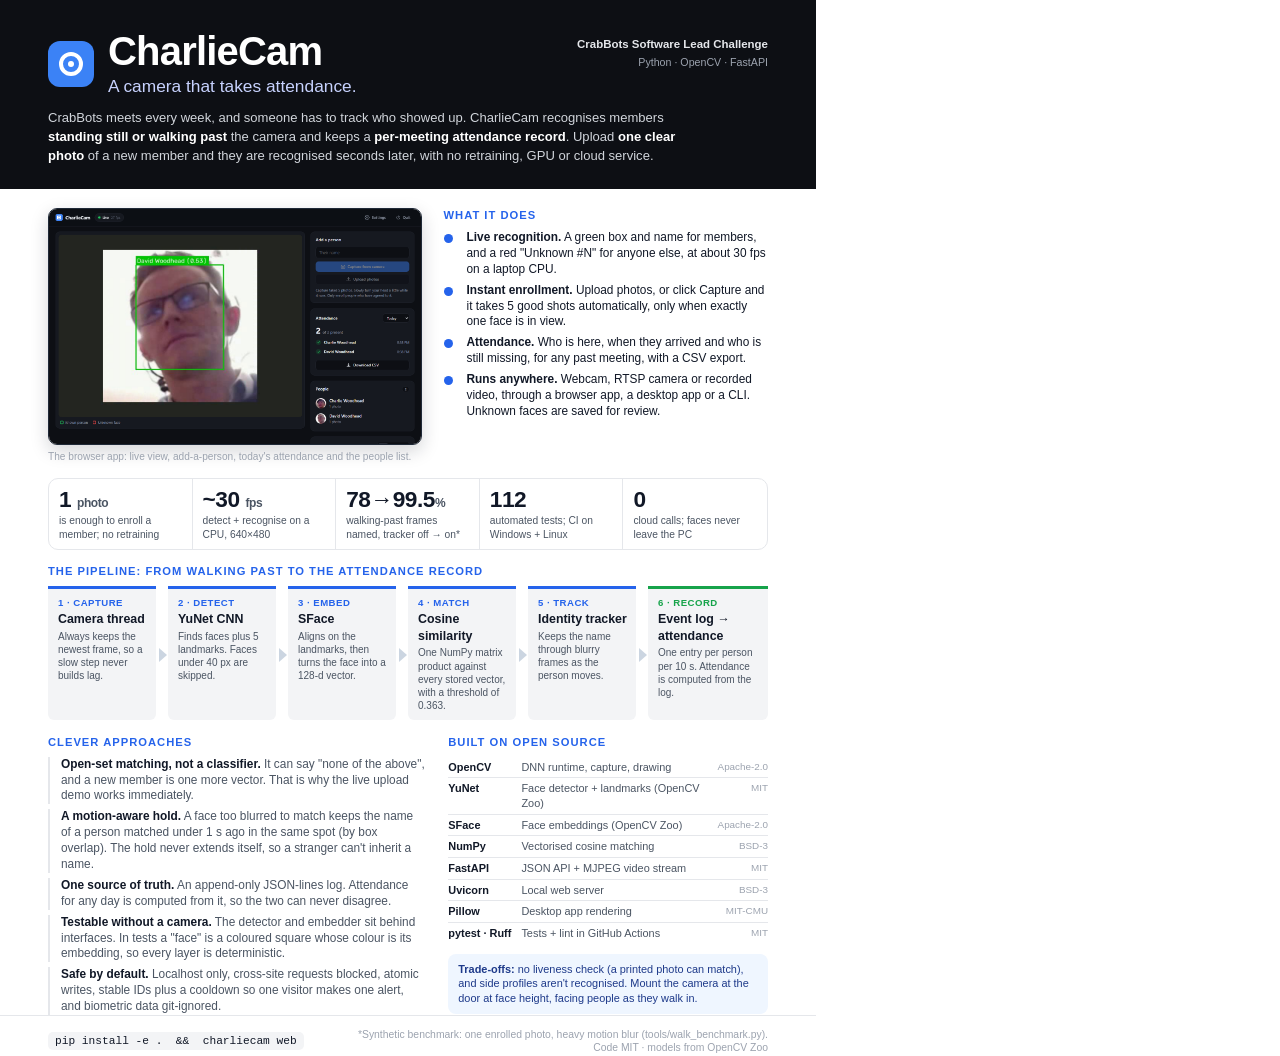
==== docs/flier.html @ 46e3a222 "Rename to CharlieCam; add web app, attendance, identity tracker, flier" ====
<!doctype html>
<html lang="en">
<head>
<meta charset="utf-8">
<title>CharlieCam flier</title>
<style>
  @page { size: Letter; margin: 0; }
  :root {
    --ink: #111827; --muted: #4b5563; --faint: #9ca3af; --line: #e5e7eb; --soft: #f3f4f6;
    --accent: #2563eb; --accent-soft: #eff6ff; --green: #16a34a; --red: #dc2626; --navy: #0d0f14;
  }
  * { box-sizing: border-box; margin: 0; padding: 0; }
  html, body { width: 8.5in; height: 11in; }
  body {
    font-family: "Segoe UI Variable Text", "Segoe UI", Arial, sans-serif; color: var(--ink);
    font-size: 8.9pt; line-height: 1.34; background: #fff;
    -webkit-print-color-adjust: exact; print-color-adjust: exact;
  }
  .page { width: 8.5in; height: 11in; display: flex; flex-direction: column; overflow: hidden; }

  /* header */
  header { background: var(--navy); color: #fff; padding: 0.32in 0.5in 0.24in; position: relative; }
  .brand { display: flex; align-items: center; gap: 14px; }
  .logo { width: 46px; height: 46px; border-radius: 12px; background: #3b82f6; display: grid; place-items: center; }
  .logo span { width: 24px; height: 24px; border-radius: 50%; border: 4.5px solid #fff; display: grid; place-items: center; }
  .logo span::after { content: ""; width: 6px; height: 6px; border-radius: 50%; background: #fff; }
  h1 { font-size: 30pt; line-height: 1; font-weight: 700; letter-spacing: -0.02em; }
  .tagline { font-size: 13pt; color: #c7d2fe; margin-top: 4px; font-weight: 500; }
  .lede { margin-top: 11px; color: #d1d5db; font-size: 9.8pt; max-width: 6.9in; line-height: 1.45; }
  .lede b { color: #fff; font-weight: 600; }
  .badge { position: absolute; top: 0.38in; right: 0.5in; font-size: 8pt; color: #9ca3af; text-align: right; line-height: 1.5; }
  .badge b { color: #e5e7eb; font-weight: 600; display: block; font-size: 8.6pt; }

  main { padding: 0.2in 0.5in 0; flex: 1; display: flex; flex-direction: column; gap: 0.15in; }
  h2 { font-size: 8.4pt; text-transform: uppercase; letter-spacing: 0.09em; color: var(--accent); font-weight: 700; margin-bottom: 7px; }

  /* hero row */
  .hero { display: grid; grid-template-columns: 3.9in 1fr; gap: 0.22in; align-items: start; }
  .shot { border-radius: 9px; overflow: hidden; border: 1px solid #1f2937; box-shadow: 0 6px 18px rgba(17,24,39,.18); }
  .shot img { display: block; width: 100%; }
  .caption { font-size: 7.6pt; color: var(--faint); margin-top: 5px; }
  ul.does { list-style: none; display: flex; flex-direction: column; gap: 5px; }
  ul.does li { display: grid; grid-template-columns: 16px 1fr; gap: 7px; }
  ul.does li::before { content: ""; width: 9px; height: 9px; border-radius: 50%; background: var(--accent); margin-top: 4px; }
  ul.does b { font-weight: 600; }

  /* stats */
  .stats { display: grid; grid-template-columns: repeat(5, 1fr); border: 1px solid var(--line); border-radius: 10px; overflow: hidden; }
  .stat { padding: 9px 10px 8px; border-right: 1px solid var(--line); }
  .stat:last-child { border-right: 0; }
  .num { font-size: 17pt; font-weight: 700; letter-spacing: -0.02em; line-height: 1.05; color: var(--ink); }
  .num small { font-size: 9pt; font-weight: 600; color: var(--muted); }
  .lbl { font-size: 7.7pt; color: var(--muted); line-height: 1.3; margin-top: 2px; }

  /* pipeline */
  .pipe { display: grid; grid-template-columns: repeat(6, 1fr); gap: 0; }
  .step { position: relative; padding: 8px 9px 8px 10px; background: var(--soft); border-top: 3px solid var(--accent); margin-right: 12px; border-radius: 0 0 6px 6px; }
  .step:last-child { margin-right: 0; border-top-color: var(--green); }
  .step:not(:last-child)::after {
    content: ""; position: absolute; right: -11px; top: 50%; transform: translateY(-50%);
    border-left: 8px solid #cbd5e1; border-top: 7px solid transparent; border-bottom: 7px solid transparent;
  }
  .step .n { font-size: 7.2pt; font-weight: 700; color: var(--accent); letter-spacing: .05em; }
  .step:last-child .n { color: var(--green); }
  .step .t { font-weight: 650; font-size: 9.3pt; margin: 1px 0 2px; }
  .step .d { font-size: 7.5pt; color: var(--muted); line-height: 1.32; }

  /* two columns */
  .cols { display: grid; grid-template-columns: 1.18fr 1fr; gap: 0.24in; }
  .clever { list-style: none; display: flex; flex-direction: column; gap: 5px; }
  .clever li { padding-left: 11px; border-left: 2px solid var(--line); }
  .clever b { font-weight: 650; }
  .clever span { color: var(--muted); }
  table { width: 100%; border-collapse: collapse; font-size: 8.2pt; }
  td { padding: 3px 0; border-bottom: 1px solid var(--line); vertical-align: top; }
  tr:last-child td { border-bottom: 0; }
  td.lib { font-weight: 650; white-space: nowrap; padding-right: 10px; width: 1%; }
  td.lic { color: var(--faint); font-size: 7.4pt; white-space: nowrap; text-align: right; padding-left: 8px; }
  td.use { color: var(--muted); }
  .note { margin-top: 10px; padding: 8px 10px; background: var(--accent-soft); border-radius: 8px; font-size: 8.2pt; color: #1e3a8a; }
  .note b { font-weight: 650; }

  footer { margin-top: auto; padding: 0.12in 0.5in 0.26in; display: flex; justify-content: space-between; align-items: center; gap: 16px; border-top: 1px solid var(--line); }
  code { font-family: "Cascadia Mono", Consolas, monospace; font-size: 8.4pt; background: var(--soft); padding: 3px 7px; border-radius: 5px; color: var(--ink); }
  .foot-right { font-size: 7.8pt; color: var(--faint); text-align: right; }
</style>
</head>
<body>
<div class="page">
  <header>
    <div class="brand">
      <div class="logo"><span></span></div>
      <div>
        <h1>CharlieCam</h1>
        <div class="tagline">A camera that takes attendance.</div>
      </div>
    </div>
    <p class="lede">
      CrabBots meets every week, and someone has to track who showed up. CharlieCam recognises members
      <b>standing still or walking past</b> the camera and keeps a <b>per-meeting attendance record</b>.
      Upload <b>one clear photo</b> of a new member and they are recognised seconds later, with no
      retraining, GPU or cloud service.
    </p>
    <div class="badge"><b>CrabBots Software Lead Challenge</b>Python · OpenCV · FastAPI</div>
  </header>

  <main>
    <section class="hero">
      <div>
        <div class="shot"><img src="screenshot.png" alt="CharlieCam web app"></div>
        <div class="caption">The browser app: live view, add-a-person, today's attendance and the people list.</div>
      </div>
      <div>
        <h2>What it does</h2>
        <ul class="does">
          <li><div><b>Live recognition.</b> A green box and name for members, and a red "Unknown #N" for anyone else, at about 30 fps on a laptop CPU.</div></li>
          <li><div><b>Instant enrollment.</b> Upload photos, or click Capture and it takes 5 good shots automatically, only when exactly one face is in view.</div></li>
          <li><div><b>Attendance.</b> Who is here, when they arrived and who is still missing, for any past meeting, with a CSV export.</div></li>
                    <li><div><b>Runs anywhere.</b> Webcam, RTSP camera or recorded video, through a browser app, a desktop app or a CLI. Unknown faces are saved for review.</div></li>
        </ul>
      </div>
    </section>

    <section class="stats">
      <div class="stat"><div class="num">1 <small>photo</small></div><div class="lbl">is enough to enroll a member; no retraining</div></div>
      <div class="stat"><div class="num">~30 <small>fps</small></div><div class="lbl">detect + recognise on a CPU, 640×480</div></div>
      <div class="stat"><div class="num">78→99.5<small>%</small></div><div class="lbl">walking-past frames named, tracker off → on*</div></div>
      <div class="stat"><div class="num">112</div><div class="lbl">automated tests; CI on Windows + Linux</div></div>
      <div class="stat"><div class="num">0</div><div class="lbl">cloud calls; faces never leave the PC</div></div>
    </section>

    <section>
      <h2>The pipeline: from walking past to the attendance record</h2>
      <div class="pipe">
        <div class="step"><div class="n">1 · CAPTURE</div><div class="t">Camera thread</div><div class="d">Always keeps the newest frame, so a slow step never builds lag.</div></div>
        <div class="step"><div class="n">2 · DETECT</div><div class="t">YuNet CNN</div><div class="d">Finds faces plus 5 landmarks. Faces under 40 px are skipped.</div></div>
        <div class="step"><div class="n">3 · EMBED</div><div class="t">SFace</div><div class="d">Aligns on the landmarks, then turns the face into a 128-d vector.</div></div>
        <div class="step"><div class="n">4 · MATCH</div><div class="t">Cosine similarity</div><div class="d">One NumPy matrix product against every stored vector, with a threshold of 0.363.</div></div>
        <div class="step"><div class="n">5 · TRACK</div><div class="t">Identity tracker</div><div class="d">Keeps the name through blurry frames as the person moves.</div></div>
        <div class="step"><div class="n">6 · RECORD</div><div class="t">Event log → attendance</div><div class="d">One entry per person per 10 s. Attendance is computed from the log.</div></div>
      </div>
    </section>

    <section class="cols">
      <div>
        <h2>Clever approaches</h2>
        <ul class="clever">
          <li><b>Open-set matching, not a classifier.</b> <span>It can say "none of the above", and a new member is one more vector. That is why the live upload demo works immediately.</span></li>
          <li><b>A motion-aware hold.</b> <span>A face too blurred to match keeps the name of a person matched under 1 s ago in the same spot (by box overlap). The hold never extends itself, so a stranger can't inherit a name.</span></li>
                    <li><b>One source of truth.</b> <span>An append-only JSON-lines log. Attendance for any day is computed from it, so the two can never disagree.</span></li>
          <li><b>Testable without a camera.</b> <span>The detector and embedder sit behind interfaces. In tests a "face" is a coloured square whose colour is its embedding, so every layer is deterministic.</span></li>
          <li><b>Safe by default.</b> <span>Localhost only, cross-site requests blocked, atomic writes, stable IDs plus a cooldown so one visitor makes one alert, and biometric data git-ignored.</span></li>
        </ul>
      </div>
      <div>
        <h2>Built on open source</h2>
        <table>
          <tr><td class="lib">OpenCV</td><td class="use">DNN runtime, capture, drawing</td><td class="lic">Apache-2.0</td></tr>
          <tr><td class="lib">YuNet</td><td class="use">Face detector + landmarks (OpenCV Zoo)</td><td class="lic">MIT</td></tr>
          <tr><td class="lib">SFace</td><td class="use">Face embeddings (OpenCV Zoo)</td><td class="lic">Apache-2.0</td></tr>
          <tr><td class="lib">NumPy</td><td class="use">Vectorised cosine matching</td><td class="lic">BSD-3</td></tr>
          <tr><td class="lib">FastAPI</td><td class="use">JSON API + MJPEG video stream</td><td class="lic">MIT</td></tr>
          <tr><td class="lib">Uvicorn</td><td class="use">Local web server</td><td class="lic">BSD-3</td></tr>
          <tr><td class="lib">Pillow</td><td class="use">Desktop app rendering</td><td class="lic">MIT-CMU</td></tr>
          <tr><td class="lib">pytest · Ruff</td><td class="use">Tests + lint in GitHub Actions</td><td class="lic">MIT</td></tr>
        </table>
        <div class="note"><b>Trade-offs:</b> no liveness check (a printed photo can match), and side profiles aren't recognised. Mount the camera at the door at face height, facing people as they walk in.</div>
      </div>
    </section>
  </main>

  <footer>
    <div><code>pip install -e . &nbsp;&amp;&amp;&nbsp; charliecam web</code></div>
    <div class="foot-right">*Synthetic benchmark: one enrolled photo, heavy motion blur (tools/walk_benchmark.py).<br>Code MIT · models from OpenCV Zoo</div>
  </footer>
</div>
</body>
</html>
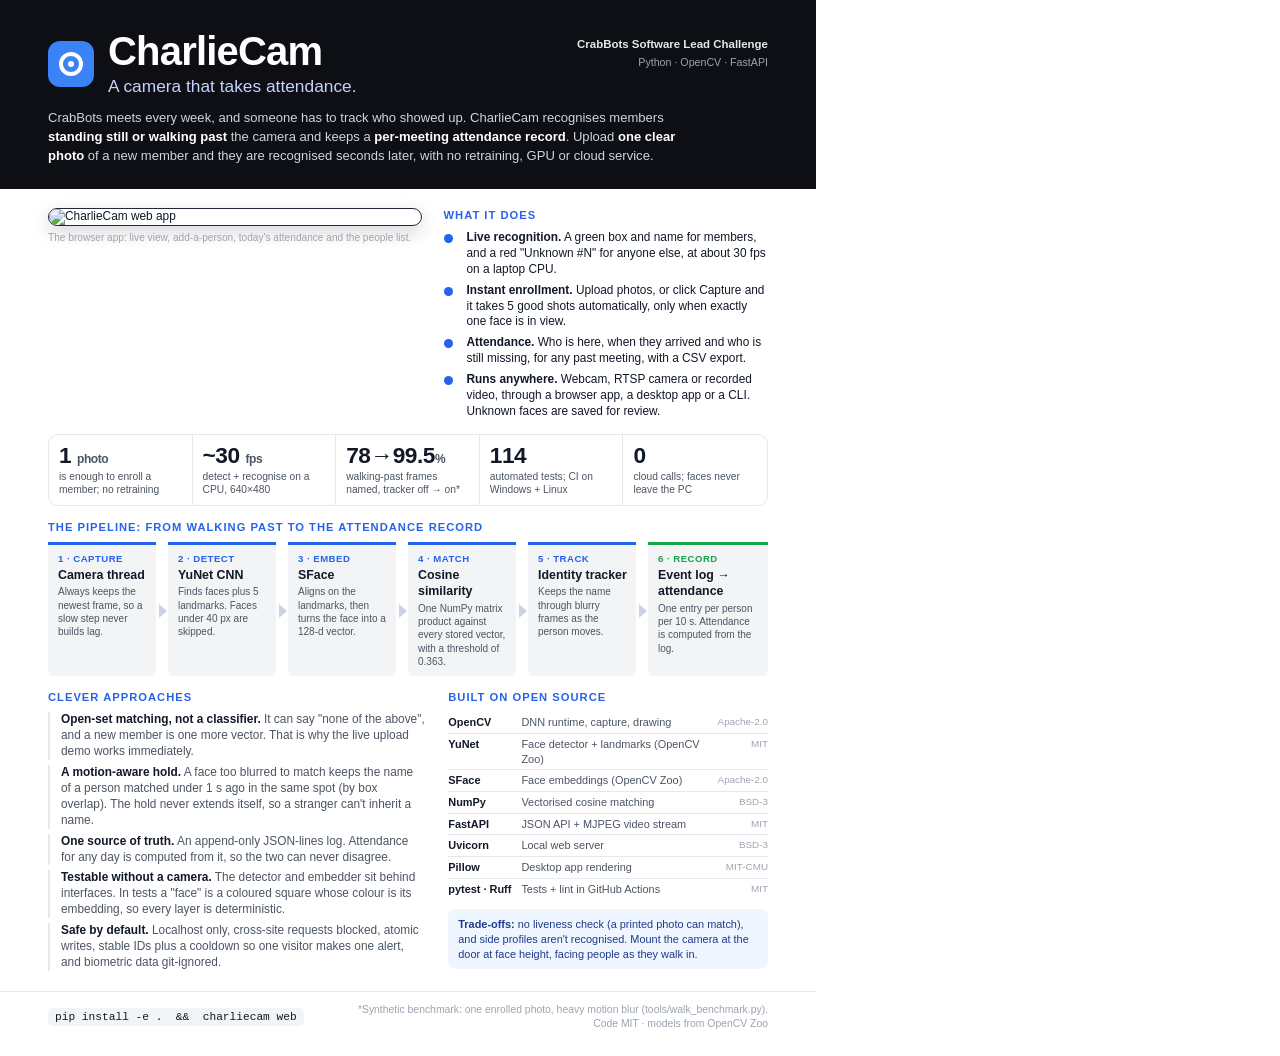
==== commit 18dd59a2: "Fix photo upload: shrink large phone photos before face detection" ====
--- a/docs/flier.html
+++ b/docs/flier.html
@@ -125,7 +125,7 @@
       <div class="stat"><div class="num">1 <small>photo</small></div><div class="lbl">is enough to enroll a member; no retraining</div></div>
       <div class="stat"><div class="num">~30 <small>fps</small></div><div class="lbl">detect + recognise on a CPU, 640×480</div></div>
       <div class="stat"><div class="num">78→99.5<small>%</small></div><div class="lbl">walking-past frames named, tracker off → on*</div></div>
-      <div class="stat"><div class="num">112</div><div class="lbl">automated tests; CI on Windows + Linux</div></div>
+      <div class="stat"><div class="num">114</div><div class="lbl">automated tests; CI on Windows + Linux</div></div>
       <div class="stat"><div class="num">0</div><div class="lbl">cloud calls; faces never leave the PC</div></div>
     </section>
 
